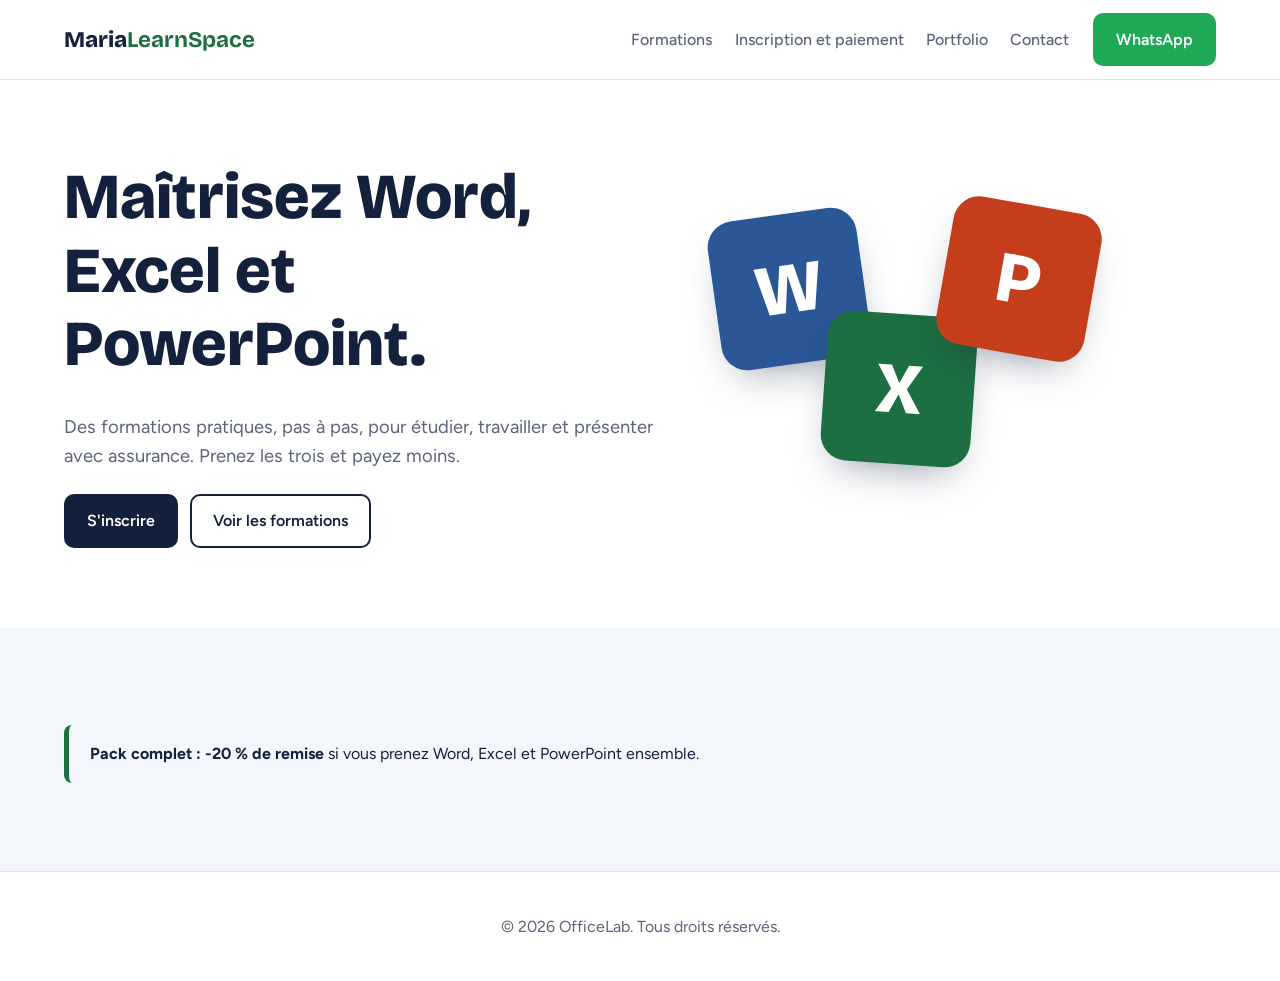
==== index.html @ 7cbd9692 "Initial commit" ====
<!DOCTYPE html>
<html lang="fr">
<head>
<meta charset="UTF-8">
<meta name="viewport" content="width=device-width, initial-scale=1">
<title>Accueil | Maria LearnSpace</title>
<link rel="icon" type="image/png" href="C:\Users\YOGA 9I CARBON
\Desktop\Althue academy formation WEB\front\WebSite1\icons\formation.png">
<meta name="description" content="Formations Word, Excel et PowerPoint. Remise si vous prenez les trois.">
<link rel="preconnect" href="https://fonts.googleapis.com">
<link rel="preconnect" href="https://fonts.gstatic.com" crossorigin>
<link href="https://fonts.googleapis.com/css2?family=Bricolage+Grotesque:wght@600;800&family=Figtree:wght@400;500;600&display=swap" rel="stylesheet">
<link rel="stylesheet" href="style.css">
</head>
<body>
<header class="bar">
  <a class="logo" href="index.html">Maria<b>LearnSpace</b></a>
  <nav id="menu" aria-label="Navigation principale">
    <a href="formations.html">Formations</a>
    <a href="paiement.html">Inscription et paiement</a>
    <a href="portfolio.html">Portfolio</a>
    <a href="contact.html">Contact</a>
  </nav>
  <a class="btn btn-wa" data-wa href="#" target="_blank" rel="noopener">WhatsApp</a>
  <button class="burger" id="burger" aria-label="Ouvrir le menu" aria-expanded="false" aria-controls="menu"><span></span><span></span><span></span></button>
</header>
<main>
<section class="hero">
  <div>
    <h1>Maîtrisez Word, Excel et PowerPoint.</h1>
    <p class="lead">Des formations pratiques, pas à pas, pour étudier, travailler et présenter avec assurance. Prenez les trois et payez moins.</p>
    <div class="actions">
      <a class="btn btn-main" href="paiement.html">S'inscrire</a>
      <a class="btn btn-ghost" href="formations.html">Voir les formations</a>
    </div>
  </div>
  <div class="tiles" aria-hidden="true">
    <span class="t w">W</span><span class="t x">X</span><span class="t p">P</span>
  </div>
</section>
<section class="sec alt">
  <p class="pack"><strong>Pack complet : -<span data-discount></span> de remise</strong> si vous prenez Word, Excel et PowerPoint ensemble.</p>
</section>
</main>
<footer><p>© <span id="year"></span> OfficeLab. Tous droits réservés.</p></footer>
<script src="script.js"></script>
</body>
</html>
---- style.css ----
:root{--ink:#14213d;--muted:#5b6478;--bg:#fff;--alt:#f3f6fb;--line:#dde3ee;--w:#2b5797;--x:#1d6f42;--p:#c43e1c;--r:14px}
*{box-sizing:border-box}
html{scroll-behavior:smooth;scroll-padding-top:76px}
body{margin:0;font:16px/1.6 Figtree,system-ui,sans-serif;color:var(--ink);background:var(--bg)}
h1,h2,h3,h4{font-family:'Bricolage Grotesque',sans-serif;line-height:1.15;margin:0 0 .5em}
a{color:inherit}
:focus-visible{outline:3px solid var(--w);outline-offset:2px}
.bar{position:sticky;top:0;z-index:10;display:flex;align-items:center;gap:1.5rem;padding:.8rem 5vw;background:rgba(255,255,255,.95);backdrop-filter:blur(8px);border-bottom:1px solid var(--line)}
.logo{font:800 1.4rem 'Bricolage Grotesque';text-decoration:none}.logo b{color:var(--x)}
.bar nav{margin-left:auto;display:flex;gap:1.4rem}
.bar nav a{text-decoration:none;font-weight:500;color:var(--muted)}.bar nav a:hover,.bar nav a[aria-current]{color:var(--ink)}
.bar nav a[aria-current]{box-shadow:inset 0 -3px var(--x)}
.btn{display:inline-block;padding:.75rem 1.3rem;border-radius:10px;font-weight:600;text-decoration:none;border:2px solid transparent;cursor:pointer;font-size:1rem;font-family:inherit}
.btn-main{background:var(--ink);color:#fff}.btn-main:hover{background:#0b1329}
.btn-wa{background:#1fa855;color:#fff}.btn-wa:hover{background:#178a45}
.btn-ghost{border-color:var(--ink)}.btn-ghost:hover{background:var(--alt)}
.actions{display:flex;flex-wrap:wrap;gap:.8rem;margin-top:1.4rem}
.hero{display:grid;grid-template-columns:1.2fr 1fr;gap:3rem;align-items:center;padding:5rem 5vw}
.hero h1{font-size:clamp(2.4rem,5vw,4rem);font-weight:800}
.lead{font-size:1.15rem;color:var(--muted);max-width:52ch}
.tiles{position:relative;height:300px}
.t{position:absolute;width:150px;height:150px;border-radius:26px;display:grid;place-items:center;color:#fff;font:800 4.5rem 'Bricolage Grotesque';box-shadow:0 18px 40px -18px rgba(20,33,61,.5)}
.t.w{background:var(--w);left:0;top:10px;transform:rotate(-8deg)}
.t.x{background:var(--x);left:110px;top:110px;transform:rotate(4deg)}
.t.p{background:var(--p);left:230px;top:0;transform:rotate(10deg)}
.sec{padding:4.5rem 5vw}.sec.alt{background:var(--alt)}
.sec h2{font-size:clamp(1.8rem,3.5vw,2.6rem);margin-bottom:1.5rem}
.grid3{display:grid;grid-template-columns:repeat(auto-fit,minmax(250px,1fr));gap:1.4rem}
.card{background:#fff;border:1px solid var(--line);border-top:6px solid var(--c);border-radius:var(--r);padding:1.6rem;display:flex;flex-direction:column}
.card.w{--c:var(--w)}.card.x{--c:var(--x)}.card.p{--c:var(--p)}
.card h3{color:var(--c);font-size:1.6rem}
.card ul{padding-left:1.1rem;color:var(--muted);flex:1}
.price{font:800 1.5rem 'Bricolage Grotesque';margin:.6rem 0}
.btn-card{background:var(--c);color:#fff}.btn-card:hover{filter:brightness(.9)}
.pack{margin-top:1.6rem;padding:1rem 1.3rem;background:var(--alt);border-left:5px solid var(--x);border-radius:8px}
.split{display:grid;grid-template-columns:1.4fr 1fr;gap:2rem;align-items:start}
form,.summary{background:#fff;border:1px solid var(--line);border-radius:var(--r);padding:1.6rem}
.row{display:grid;grid-template-columns:1fr 1fr;gap:1rem}
label{display:block;font-weight:500;margin-bottom:1rem}
input:not([type=checkbox]),select{display:block;width:100%;margin-top:.35rem;padding:.7rem .8rem;border:1px solid var(--line);border-radius:8px;font:inherit;background:#fff}
input:invalid.touched,select:invalid.touched{border-color:var(--p)}
fieldset{border:1px solid var(--line);border-radius:10px;margin:0 0 1rem;padding:.6rem 1rem;display:flex;gap:1.4rem;flex-wrap:wrap}
legend{font-weight:500;padding:0 .4rem}
.check{margin:0;display:flex;gap:.4rem;align-items:center}
.summary h3{font-size:1.3rem}
dl{margin:0}dl div{display:flex;justify-content:space-between;padding:.6rem 0;border-bottom:1px solid var(--line)}
dt{color:var(--muted)}dd{margin:0;font-weight:600}
.total{font-size:1.2rem;border:0!important}.total dt{color:var(--ink);font-weight:600}.total dd{color:var(--x);font-size:1.4rem}
.hint{font-size:.9rem;color:var(--muted)}
#msg{margin:1rem 0 0;font-weight:500}#msg.ok{color:var(--x)}#msg.err{color:var(--p)}
.about{display:flex;gap:1.4rem;align-items:center;margin-bottom:2rem}
.avatar{flex:none;width:84px;height:84px;border-radius:50%;background:var(--ink);color:#fff;display:grid;place-items:center;font:800 2.2rem 'Bricolage Grotesque'}
.work{border:1px solid var(--line);border-radius:var(--r);padding:1.4rem}
.work h4{font-size:1.2rem}.work p{color:var(--muted);margin:0}
footer{padding:1.6rem 5vw;text-align:center;color:var(--muted);border-top:1px solid var(--line)}
@media(max-width:820px){
 .hero,.split{grid-template-columns:1fr}.hero{padding-top:3rem}
 .tiles{height:250px}.row{grid-template-columns:1fr}
}
@media(prefers-reduced-motion:reduce){html{scroll-behavior:auto}}
 
.burger{display:none;background:none;border:0;padding:.5rem;cursor:pointer}
.burger span{display:block;width:24px;height:3px;margin:5px 0;background:var(--ink);border-radius:2px;transition:transform .2s,opacity .2s}
.burger[aria-expanded=true] span:nth-child(1){transform:translateY(8px) rotate(45deg)}
.burger[aria-expanded=true] span:nth-child(2){opacity:0}
.burger[aria-expanded=true] span:nth-child(3){transform:translateY(-8px) rotate(-45deg)}
.page-head{padding:3.5rem 5vw 2.5rem;background:var(--alt);border-bottom:1px solid var(--line)}
.page-head h1{font-size:clamp(2rem,4.5vw,3rem);font-weight:800}
.page-head p{margin:0;color:var(--muted);max-width:60ch}
.work .actions{margin-top:1rem}
@media(max-width:820px){
 .bar{gap:.8rem;flex-wrap:wrap}
 .bar .btn-wa{margin-left:auto;padding:.55rem 1rem}
 .burger{display:block}
 .bar nav{display:none;order:5;width:100%;flex-direction:column;gap:0;border-top:1px solid var(--line)}
 .bar nav.open{display:flex}
 .bar nav a{padding:.9rem 0;border-bottom:1px solid var(--line)}
 .bar nav a[aria-current]{box-shadow:none;color:var(--x)}
}
@media(max-width:480px){.t{width:110px;height:110px;font-size:3.2rem}.t.x{left:80px;top:90px}.t.p{left:165px}.tiles{height:210px}.actions .btn{flex:1;text-align:center}}
 
.credit{margin:.4rem 0 0;font-size:.8rem}.credit a{color:var(--muted)}
 
.about{margin-bottom:1.2rem}.about h3{margin:0}
.role{margin:0;color:var(--muted)}
.prose{max-width:70ch}.prose p{margin:0 0 1rem}
.chips{list-style:none;margin:.8rem 0 0;padding:0;display:flex;flex-wrap:wrap;gap:.5rem}
.chips li{padding:.35rem .8rem;border:1px solid var(--line);border-radius:999px;background:#fff;font-weight:500;font-size:.95rem}
.chips .cw{background:var(--w);color:#fff;border-color:var(--w)}
.chips .cx{background:var(--x);color:#fff;border-color:var(--x)}
.chips .cp{background:var(--p);color:#fff;border-color:var(--p)}
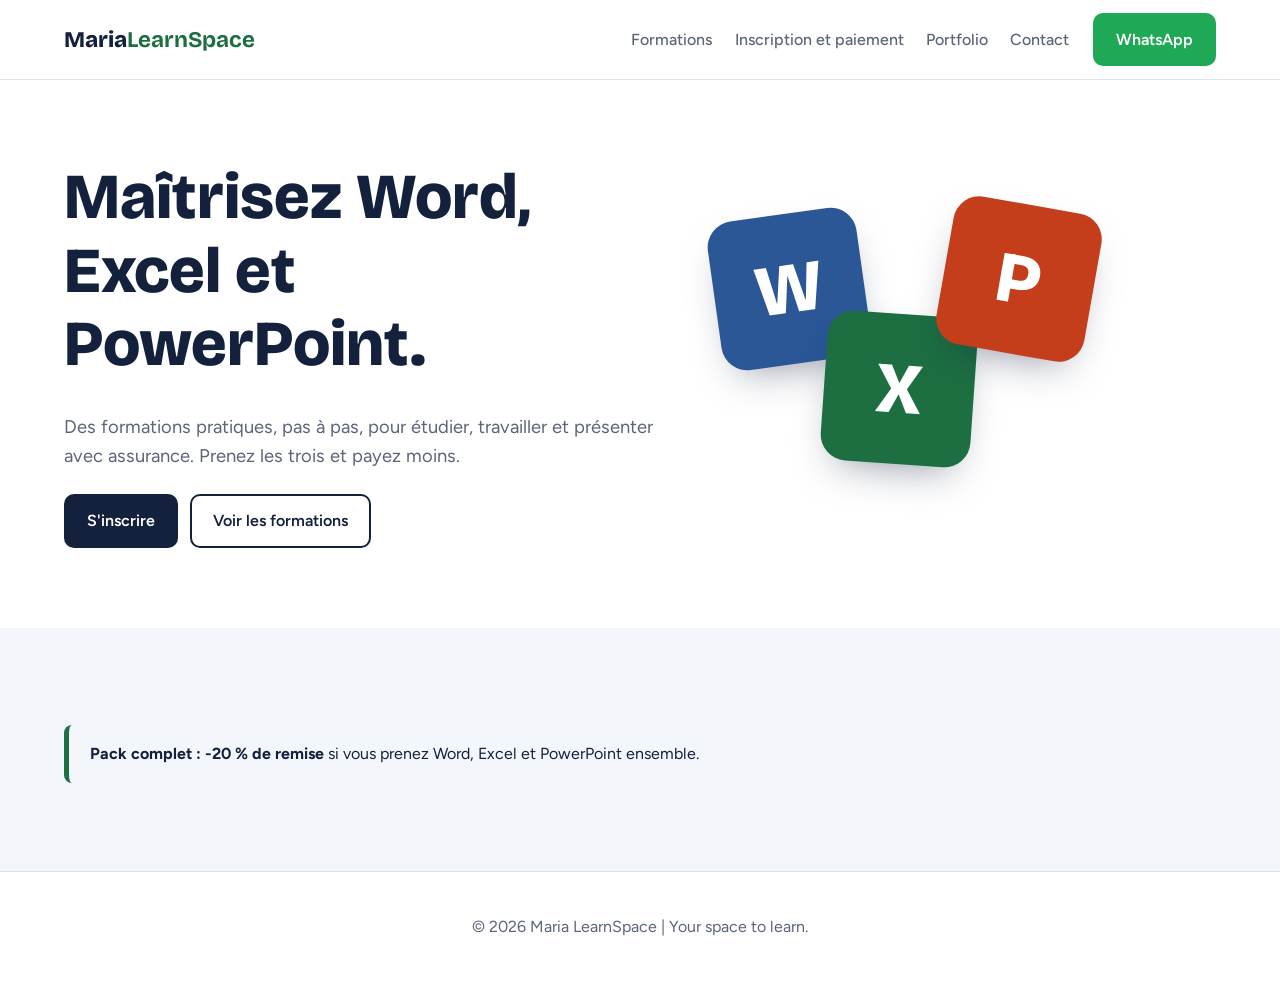
==== commit 3ea1783b: "Update website" ====
--- a/index.html
+++ b/index.html
@@ -42,7 +42,7 @@
   <p class="pack"><strong>Pack complet : -<span data-discount></span> de remise</strong> si vous prenez Word, Excel et PowerPoint ensemble.</p>
 </section>
 </main>
-<footer><p>© <span id="year"></span> OfficeLab. Tous droits réservés.</p></footer>
+<footer><p>© <span id="year"></span> Maria LearnSpace | Your space to learn.</p></footer>
 <script src="script.js"></script>
 </body>
 </html>
